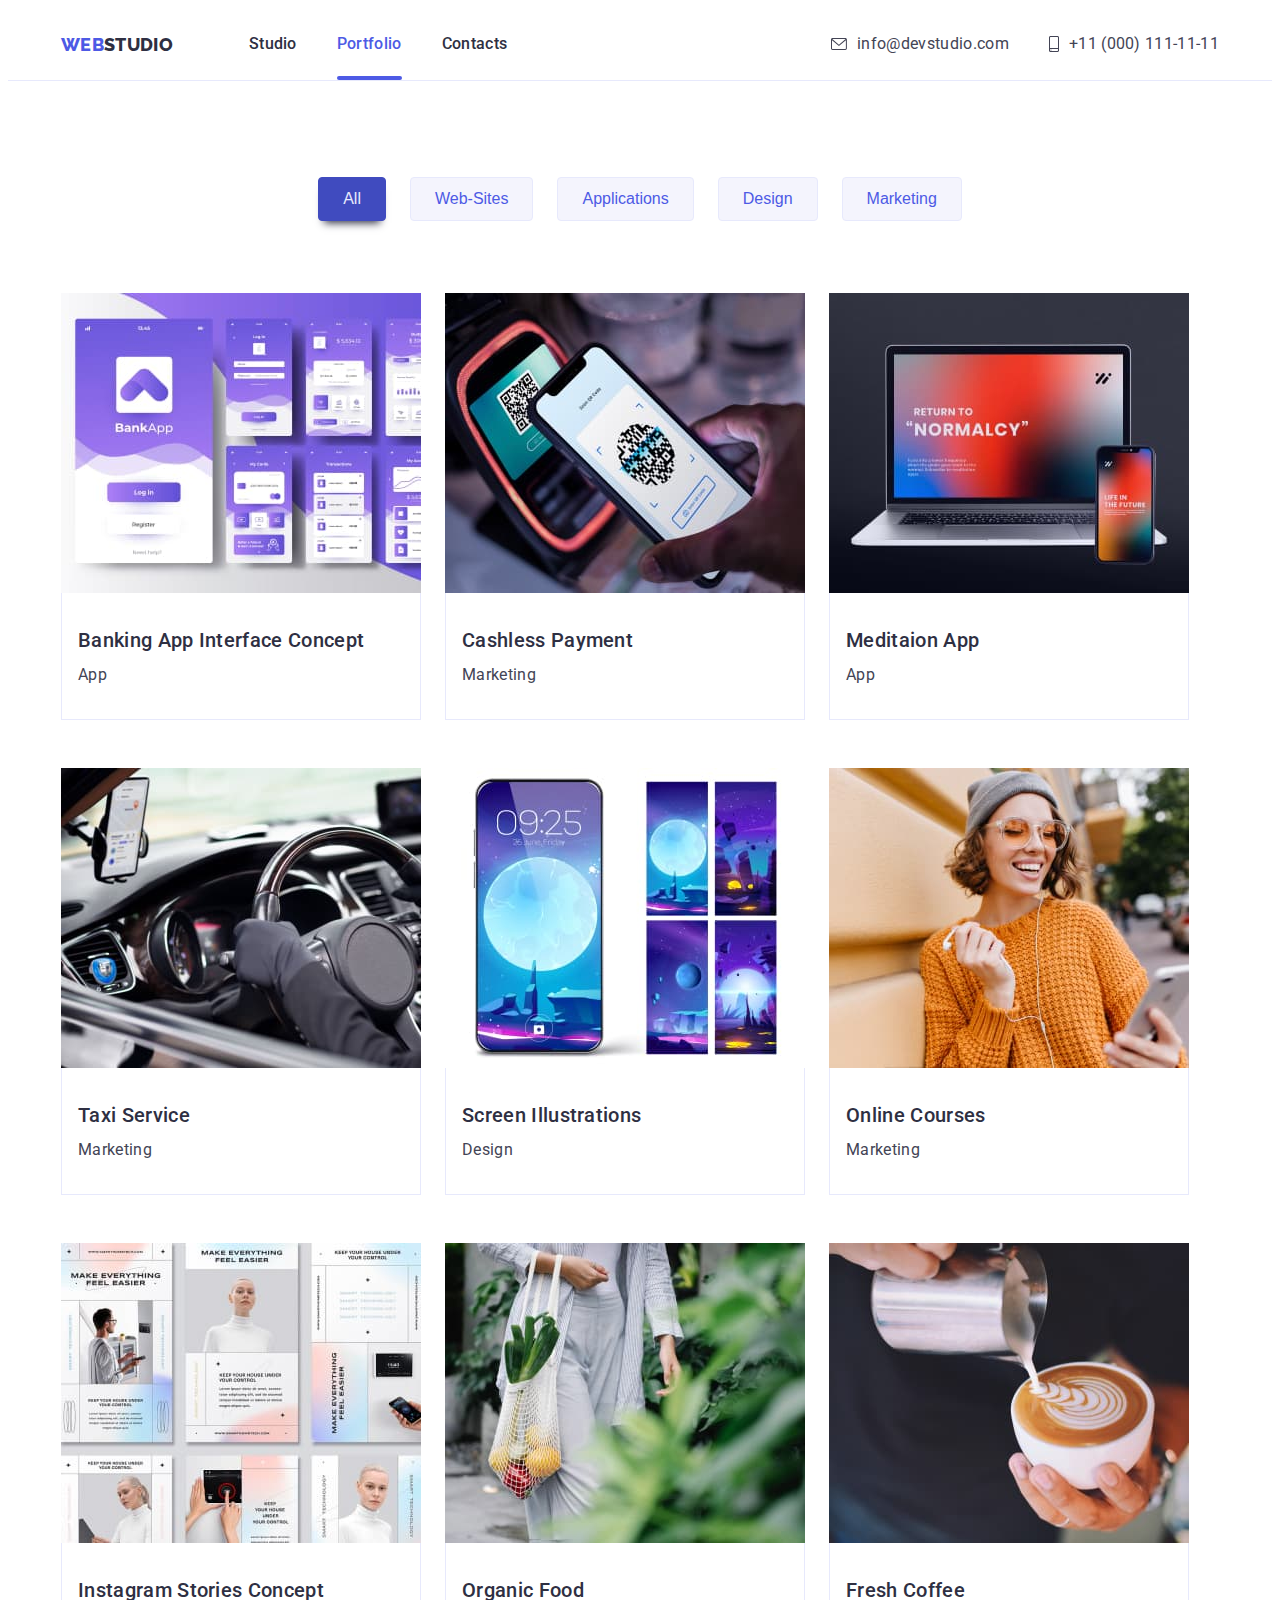
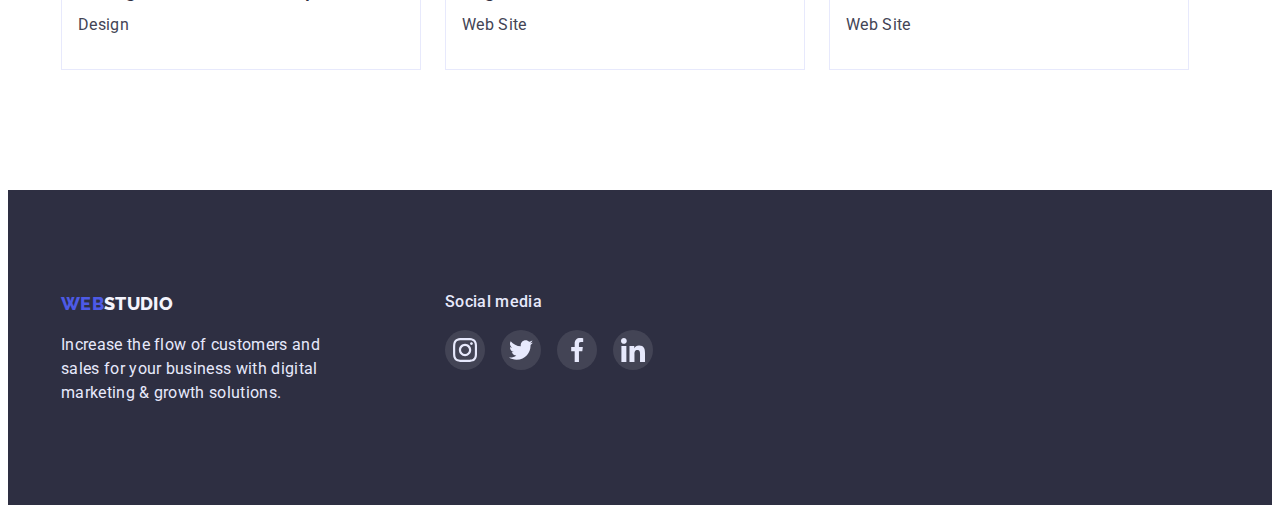
==== portfolio.html @ 21f205f7 "cloned" ====
<!DOCTYPE html>
<html lang="en">
	<head>
		<meta charset="UTF-8" />
		<meta name="viewport" content="width=device-width, initial-scale=1.0" />
		<title>Portfolio</title>
		<link
			rel="stylesheet"
			href="https://cdnjs.cloudflare.com/ajax/libs/modern-normalize/1.0.0/modern-normalize.css"
			integrity="sha512-Zx6MlUMKSVJoQ+83OwhdILe8cSEsCzfqThJd7J/VA2UrK6Ctj85p+xzqfyuNXE5B1k25uUdmJ2OzItbBy9GHAQ=="
			crossorigin="anonymous"
		/>
		<link rel="preconnect" href="https://fonts.gstatic.com" />
		<link
			href="https://fonts.googleapis.com/css2?family=Raleway:wght@800&family=Roboto:wght@400;500;700;900&display=swap"
			rel="stylesheet"
		/>
		<link rel="stylesheet" href="./css/styles.css" />
	</head>

	<body>
		<!--Navbar-->
		<header>
			<!--Navbar-->
			<div class="container">
				<nav class="nav-bar">
					<a class="nav-logo-title" href="./index.html"> <span>WEB</span>STUDIO</a>

					<ul class="navigation-links list">
						<li class="site-nav"><a class="nav-link" href="./index.html">Studio</a></li>
						<li class="site-nav"><a class="current" href="./portfolio.html">Portfolio</a></li>
						<li class="site-nav"><a class="nav-link" href="">Contacts</a></li>
					</ul>
				</nav>

				<!--Contacts container-->
				<address>
					<ul class="navigation-contacts list">
						<li class="nav-email">
							<a class="contacts" href="mailto:info@devstudio.com">
								<svg class="icon-envelope">
									<use href="./images/symbol-defs.svg#icon-envelope"></use></svg
								>info@devstudio.com
							</a>
						</li>
						<li class="nav-tel">
							<a class="contacts" href="tel:+110001111111">
								<svg class="icon-smartphone">
									<use href="./images/symbol-defs.svg#icon-smartphone"></use></svg
								>+11 (000) 111-11-11
							</a>
						</li>
					</ul>
				</address>
			</div>
		</header>

		<!--Main portfolio container-->
		<main>
			<!---Buttons section--->
			<section class="portfolio-section">
				<div class="container">
					<h1 class="portfolio-title">Portfolio Projects</h1>
					<ul class="buttons-section">
						<li>
							<button type="button" class="current-button">All</button>
						</li>
						<li>
							<button type="button" class="buttons">Web-Sites</button>
						</li>
						<li>
							<button type="button" class="buttons">Applications</button>
						</li>
						<li>
							<button type="button" class="buttons">Design</button>
						</li>
						<li>
							<button type="button" class="buttons">Marketing</button>
						</li>
					</ul>

					<!--Our projects section-->

					<ul class="projects">
						<li class="project-item">
							<a class="project-content" href="#">
								<div class="drop-down-container">
									<img src="./images/portfolio-images/banking-app.jpg" alt="banking app concept image" width="360" />
									<div class="project-overlay">
										<p class="tech-description">
											Lorem ipsum dolor sit, amet consectetur adipisicing elit. Voluptate, deserunt inventore!
										</p>
									</div>
								</div>
								<div class="description">
									<h2 class="project-title">Banking App Interface Concept</h2>
									<p class="project-technology">App</p>
								</div>
							</a>
						</li>
						<li class="project-item">
							<a class="project-content" href="#">
								<div class="drop-down-container">
									<img src="./images/portfolio-images/cashless.jpg" alt="cashless payment app image" width="360" />
									<div class="project-overlay">
										<p class="tech-description">
											14 Stylish and User-Friendly App Design Concepts · Task Manager App · Calorie Tracker App · Exotic
											Fruit Ecommerce App · Cloud Storage App
										</p>
									</div>
								</div>
								<div class="description">
									<h2 class="project-title">Cashless Payment</h2>
									<p class="project-technology">Marketing</p>
								</div>
							</a>
						</li>
						<li class="project-item">
							<a class="project-content" href="#">
								<div class="drop-down-container">
									<img src="./images/portfolio-images/meditation.jpg" alt="meditation app image" width="360" />
									<div class="project-overlay">
										<p class="tech-description">
											Lorem ipsum dolor sit, amet consectetur adipisicing elit. Voluptate, deserunt inventore!
										</p>
									</div>
								</div>
								<div class="description">
									<h2 class="project-title">Meditaion App</h2>
									<p class="project-technology">App</p>
								</div>
							</a>
						</li>
						<li class="project-item">
							<a class="project-content" href="#">
								<div class="drop-down-container">
									<img src="./images/portfolio-images/taxi.jpg" alt="taxi service app image" width="360" />
									<div class="project-overlay">
										<p class="tech-description">
											Lorem ipsum dolor sit, amet consectetur adipisicing elit. Voluptate, deserunt inventore!
										</p>
									</div>
								</div>
								<div class="description">
									<h2 class="project-title">Taxi Service</h2>
									<p class="project-technology">Marketing</p>
								</div>
							</a>
						</li>
						<li class="project-item">
							<a class="project-content" href="#">
								<div class="drop-down-container">
									<img src="./images/portfolio-images/screen.jpg" alt="mobile background theme image" width="360" />
									<div class="project-overlay">
										<p class="tech-description">
											Lorem ipsum dolor sit, amet consectetur adipisicing elit. Voluptate, deserunt inventore!
										</p>
									</div>
								</div>
								<div class="description">
									<h2 class="project-title">Screen Illustrations</h2>
									<p class="project-technology">Design</p>
								</div>
							</a>
						</li>
						<li class="project-item">
							<a class="project-content" href="#">
								<div class="drop-down-container">
									<img src="./images/portfolio-images/courses.jpg" alt="online courses image" width="360" />
									<div class="project-overlay">
										<p class="tech-description">
											Lorem ipsum dolor sit, amet consectetur adipisicing elit. Voluptate, deserunt inventore!
										</p>
									</div>
								</div>
								<div class="description">
									<h2 class="project-title">Online Courses</h2>
									<p class="project-technology">Marketing</p>
								</div>
							</a>
						</li>
						<li class="project-item">
							<a class="project-content" href="#">
								<div class="drop-down-container">
									<img
										src="./images/portfolio-images/instagram.jpg"
										alt="instagram stories concept image"
										width="360"
									/>
									<div class="project-overlay">
										<p class="tech-description">
											Lorem ipsum dolor sit, amet consectetur adipisicing elit. Voluptate, deserunt inventore!
										</p>
									</div>
								</div>
								<div class="description">
									<h2 class="project-title">Instagram Stories Concept</h2>
									<p class="project-technology">Design</p>
								</div>
							</a>
						</li>
						<li class="project-item">
							<a class="project-content" href="#">
								<div class="drop-down-container">
									<img src="./images/portfolio-images/organic.jpg" alt="organic food basket image" width="360" />
									<div class="project-overlay">
										<p class="tech-description">
											Lorem ipsum dolor sit, amet consectetur adipisicing elit. Voluptate, deserunt inventore!
										</p>
									</div>
								</div>
								<div class="description">
									<h2 class="project-title">Organic Food</h2>
									<p class="project-technology">Web Site</p>
								</div>
							</a>
						</li>
						<li class="project-item">
							<a class="project-content" href="#">
								<div class="drop-down-container">
									<img src="./images/portfolio-images/coffie.jpg" alt="fresh coffie image" width="360" />
									<div class="project-overlay">
										<p class="tech-description">
											Lorem ipsum dolor sit, amet consectetur adipisicing elit. Voluptate, deserunt inventore!
										</p>
									</div>
								</div>
								<div class="description">
									<h2 class="project-title">Fresh Coffee</h2>
									<p class="project-technology">Web Site</p>
								</div>
							</a>
						</li>
					</ul>
				</div>
			</section>
		</main>

		<!--Footer container-->
		<footer class="footer-section">
			<div class="footer-container container">
				<div class="footer-logo-container">
					<a class="footer-logo-title" href="./index.html"><span>WEB</span><span class="studio-footer">STUDIO</span></a>
					<p class="footer-text">
						Increase the flow of customers and sales for your business with digital marketing & growth solutions.
					</p>
				</div>
				<div class="second-column">
					<p class="social-media">Social media</p>
					<ul class="footer-social-links list">
						<li class="footer-social-item">
							<a class="footer-icon-link" href="#">
								<svg class="footer-social-icon">
									<use href="./images/symbol-defs.svg#icon-instagram"></use>
								</svg>
							</a>
						</li>
						<li class="footer-social-item">
							<a class="footer-icon-link" href="#">
								<svg class="footer-social-icon">
									<use href="./images/symbol-defs.svg#icon-twitter"></use>
								</svg>
							</a>
						</li>
						<li class="footer-social-item">
							<a class="footer-icon-link" href="#">
								<svg class="footer-social-icon">
									<use href="./images/symbol-defs.svg#icon-facebook"></use>
								</svg>
							</a>
						</li>
						<li class="footer-social-item">
							<a class="footer-icon-link" href="#">
								<svg class="footer-social-icon">
									<use href="./images/symbol-defs.svg#icon-linkedin"></use>
								</svg>
							</a>
						</li>
					</ul>
				</div>
			</div>
		</footer>

		<script src="./js/buttons.js" type="module"></script>
	</body>
</html>
---- css/styles.css ----
:root {
	--main-background-color: #ffffff;
	--sec-background-color: #f4f4fd;
	--dark-background-color: #2e2f42;

	--accent-color: #4d5ae5;
	--accent-color-2: #404bbf;

	--text-color: #2e2f42;
	--sec-text-color: #434455;
	--light-text-color: #e7e9fc;
}

body {
	font-size: 16px;
	letter-spacing: 0.02em;
	line-height: 1.5;
	font-family: Roboto, sans-serif;
}

address {
	font-style: normal;
}

button {
	cursor: pointer;
}

/*header-container*/
header {
	background-color: var(--main-background-color);
	border-bottom: 1px solid var(--light-text-color);
}

ul,
a,
.current {
	list-style: none;
	text-decoration: none;
}

ul {
	display: flex;
	padding: 0;
	margin: 0;
}

img {
	display: block;
	max-width: 100%;
	height: auto;
}

h1 {
	margin: 0;
	padding: 0;
}

.container {
	width: 1158px;
	padding-left: 15px;
	padding-right: 15px;
	margin-left: auto;
	margin-right: auto;
}

.current {
	color: var(--accent-color);
}

/*navigation-container*/

header > div {
	display: flex;
	align-items: center;
	justify-content: space-between;
}

.nav-bar {
	display: flex;
	align-items: center;
}

.navigation-links li:not(:last-child) {
	margin-right: 40px;
}

.nav-tel {
	margin-left: 40px;
}

.icon-envelope {
	width: 16px;
	height: 12px;
	margin-right: 10px;
}
.icon-smartphone {
	width: 10px;
	height: 16px;
	margin-right: 10px;
}

.nav-logo-title,
.footer-logo-title {
	font-family: Raleway, sans-serif;
	text-decoration: none;
	font-weight: 800;
	font-size: 18px;
}

.nav-logo-title > span {
	color: var(--accent-color);
}

.nav-logo-title {
	color: var(--text-color);
	margin-right: 76px;
}

.footer-logo-title {
	color: var(--accent-color);
}

.navigation-links,
.nav-link {
	font-weight: 500;
	font-size: 16px;
	text-decoration: none;
	color: var(--text-color);
	transition: color 250ms;
}

.contacts {
	display: flex;
	align-items: center;

	color: var(--sec-text-color);
	fill: currentColor;

	transition-property: color;
	transition-duration: 250ms;
	transition-timing-function: cubic-bezier(0.4, 0, 0.2, 1);
}

.site-nav {
	position: relative;
	padding: 24px 0;
}

.contacts:hover,
.contacts:focus,
.nav-link:hover,
.nav-link:focus {
	color: var(--accent-color-2);
	transition: color 0.25s;
	cursor: pointer;
}

.current::before {
	content: "";
	position: absolute;
	display: inline-block;
	bottom: 0;
	left: 0;

	width: 100%;
	height: 4px;
	border-radius: 2px;
	background-color: var(--accent-color);
}

.nav-link::before {
	content: "";
	position: absolute;
	display: inline-block;
	bottom: 0;
	left: 0;

	width: 100%;
	height: 4px;
	border-radius: 2px;
	background-color: var(--accent-color);

	transition-property: fill, background-color;
	transition: 250ms;
	transition-timing-function: cubic-bezier(0.4, 0, 0.2, 1);
	transform: scale(0);
}

.nav-link:hover::before,
.nav-link:focus::before {
	transform: scale(1);
}

/* hero container */
.hero-section > div {
	padding: 0 300px;
}

.hero-section {
	height: 600px;
	max-width: 1440px;
	padding-top: 200px;
	padding-bottom: 200px;
	text-align: center;
	margin: 0 auto;

	background-image: url(../images/index-html-images/hero-background.jpg);
	background-repeat: no-repeat;
	background-size: cover;
	background-position: center;
	background-image: linear-gradient(to right, rgba(47, 48, 58, 0.7), rgba(47, 48, 58, 0.7)),
		url(../images/index-html-images/hero-background.jpg);

	background-color: var(--dark-background-color);
}

.hero-title {
	margin-bottom: 48px;
	font-weight: 700;
	font-size: 56px;
	line-height: 1.07;
	text-align: center;

	color: var(--light-text-color);
}

.button-primary {
	display: inline-block;
	min-width: 169px;
	padding: 16px 32px;
	font-weight: 700;
	font-size: 16px;
	text-decoration: none;

	color: var(--light-text-color);
	background: var(--accent-color);
	box-shadow: 0px 4px 4px rgba(0, 0, 0, 0.15);
	border-radius: 4px;
	border: none;

	transition-property: background;
	transition-duration: 250ms;
	transition-timing-function: cubic-bezier(0.4, 0, 0.2, 1);
}

.button-primary:hover,
.button-primary:focus {
	background: var(--accent-color-2);
}

/* features section */

.features-section,
.our-team-section,
.customers-section {
	padding-top: 120px;
	padding-bottom: 120px;
}

/* vissualy-hidden */
.features-section-title,
.portfolio-title {
	position: absolute;
	width: 1px;
	height: 1px;
	margin: -1px;
	border: 0;
	padding: 0;

	white-space: nowrap;
	clip-path: inset(100%);
	clip: rect(0 0 0 0);
	overflow: hidden;
}

.features-list li:not(:last-child) {
	margin-right: 24px;
}

.features {
	margin-top: 0;
	margin-bottom: 8px;
	font-weight: 500;
	font-size: 20px;
}

.features-description {
	margin-top: 0;
	margin-bottom: 0;
	color: var(--sec-text-color);
}

.features-icon {
	width: 64px;
	height: 64px;
}

.features-icon-link {
	display: flex;
	align-items: center;
	justify-content: center;
	margin: 0 0 8px 0;
	width: 264px;
	height: 112px;

	background: var(--sec-background-color);
	border-radius: 4px;
}

/* What we do section */
.what-we-do-section {
	padding-bottom: 120px;
}

.section-title {
	margin-top: 0;
	margin-bottom: 72px;
	font-size: 36px;
	line-height: 1.11;
	text-align: center;
	color: var(--dark-background-color);
}

.images {
	display: flex;
	justify-content: space-between;
}

/* our team section */

.our-team-section {
	background-color: var(--sec-background-color);
}

.team {
	display: flex;
	justify-content: space-between;
}

.team-person {
	text-align: center;

	background: var(--main-background-color);
	box-shadow: 0px 1px 6px rgb(46 47 66 / 8%), 0px 1px 1px rgb(46 47 66 / 16%), 0px 2px 1px rgb(46 47 66 / 8%);

	border-radius: 0px 0px 4px 4px;
}

.person-desc {
	padding-top: 32px;
	padding-bottom: 32px;
}

.names {
	margin-top: 0;
	margin-bottom: 8px;
	font-weight: 500;
	font-size: 20px;
	line-height: 1.2;

	color: var(--text-color);
}

.profession {
	margin-top: 0;
	margin-bottom: 8px;
	font-size: 16px;

	color: var(--sec-text-color);
}

.social-links {
	display: flex;
	justify-content: space-around;
}

.social-links > li {
	border-radius: 50%;
	background-color: var(--accent-color);
}

.icon-link {
	display: flex;
	justify-content: center;
	align-items: center;
	width: 44px;
	height: 44px;

	color: var(--main-background-color);
	fill: currentColor;

	border-radius: 50%;

	transition-property: color, background-color, filter;
	transition-duration: 250ms;
	transition-timing-function: cubic-bezier(0.4, 0, 0.2, 1);
}

.social-icon {
	width: 20px;
	height: 20px;
}

.icon-link:hover,
.icon-link:focus {
	color: var(--light-text-color);
	background-color: var(--accent-color-2);
	filter: drop-shadow(0px 4px 4px rgba(0, 0, 0, 0.25));
}

/* Customers */

.logo-list {
	display: flex;
	gap: 24px;
}

.logo-link {
	display: flex;
	justify-content: center;
	align-items: center;
	width: 168px;
	height: 88px;

	color: #afb1b8;
	fill: currentColor;

	border: 1px solid currentColor;
	box-sizing: border-box;
	border-radius: 4px;

	transition-property: color, filter;
	transition-duration: 250ms;
	transition-timing-function: cubic-bezier(0.4, 0, 0.2, 1);
}

.logo-icon {
	width: 104px;
	height: 56px;
}

.logo-link:hover,
.logo-link:focus {
	color: var(--accent-color);
	filter: drop-shadow(0px 4px 4px rgba(0, 0, 0, 0.25));
}

/* portfolio */

.buttons-section {
	margin-bottom: 72px;
	justify-content: center;
}

.buttons-section li:not(:last-child) {
	margin-right: 24px;
}

.buttons,
.current-button {
	background: var(--sec-background-color);
	border-radius: 4px;
	border: 1px solid #e7e9fc;
	padding: 12px 24px;

	font-weight: 500;
	font-size: 16px;
	text-align: center;

	color: var(--accent-color);

	transition-property: color, border-color, background-color, box-shadow;
	transition-duration: 250ms;
	transition-timing-function: cubic-bezier(0.4, 0, 0.2, 1);
}

.buttons:focus,
.buttons:hover,
.current-button {
	border-color: var(--accent-color-2);
	color: var(--light-text-color);
	background-color: var(--accent-color-2);
	box-shadow: 0 0.5em 0.5em -0.4em var(--text-color);
}

.portfolio-section {
	padding-top: 96px;
	padding-bottom: 120px;
}

.projects {
	flex-wrap: wrap;
	gap: 48px 24px;
}

.project-content {
	display: block;

	text-decoration: none;

	transition-property: box-shadow;
	transition-duration: 250ms;
	transition-timing-function: cubic-bezier(0.4, 0, 0.2, 1);
}

.project-content:hover,
.project-content:focus {
	box-shadow: 0px 1px 6px rgba(46, 47, 66, 0.08), 0px 1px 1px rgba(46, 47, 66, 0.16), 0px 2px 1px rgba(46, 47, 66, 0.08);
}

.description {
	padding: 32px 16px;
	border: 1px solid var(--light-text-color);
	border-top: 0;
}

.project-title {
	font-weight: 500;
	font-size: 20px;

	margin: 0 0 8px 0;

	color: var(--text-color);
}

.project-technology {
	margin: 0;
	font-size: 16px;

	color: var(--sec-text-color);
}

/* Project-overlay */
.drop-down-container {
	position: relative;

	overflow: hidden;
	outline: transparent;
}

.project-overlay {
	position: absolute;
	top: 0;
	left: 0;
	width: 100%;
	height: 100%;

	background-color: var(--accent-color);

	transform: translateY(100%);
	transition-duration: 250ms;

	transition-timing-function: cubic-bezier(0.4, 0, 0.2, 1);
}

.tech-description {
	margin: 0;
	padding: 40px 32px;

	color: var(--light-text-color);
}

.project-content:hover .project-overlay,
.project-content:focus .project-overlay {
	transform: translateY(0);
}

/* footer */
.footer-section {
	padding-top: 100px;
	padding-bottom: 100px;
	background-color: var(--dark-background-color);
}

.footer-container {
	display: flex;
}

.footer-logo-container {
	margin-right: 120px;
}

.studio-footer {
	color: var(--sec-background-color);
}

.footer-logo-title {
	display: block;
	margin-bottom: 16px;
}

.footer-text {
	width: 264px;
	margin: 0;
	color: var(--light-text-color);
}

.social-media {
	margin-top: 0;
	margin-bottom: 16px;
	font-weight: 500;
	font-size: 16px;
	color: var(--light-text-color);
}

.footer-icon-link {
	display: flex;
	justify-content: center;
	align-items: center;
	width: 40px;
	height: 40px;

	color: var(--light-text-color);
	fill: currentColor;
	background: rgba(255, 255, 255, 0.1);

	border-radius: 50%;

	transition-property: background-color;
	transition-duration: 250ms;
	transition-timing-function: cubic-bezier(0.4, 0, 0.2, 1);
}

.footer-social-links {
	gap: 16px;
}

.footer-social-icon {
	width: 24px;
	height: 24px;
}

.footer-icon-link:hover,
.footer-icon-link:focus {
	background-color: var(--accent-color);
}

/* Backdrop */
.no-scroll {
	overflow: hidden;
}

.backdrop {
	position: fixed;
	top: 0;
	left: 0;
	width: 100%;
	height: 100%;

	background-color: rgba(0, 0, 0, 0.5);

	opacity: 1;
	transition: opacity 250ms cubic-bezier(0.4, 0, 0.2, 1);
}

.backdrop.is-hidden {
	opacity: 0;
	pointer-events: none;
}

.backdrop.is-hidden .modal {
	transform: translate(-50%, -50%) scale(0.9);
}

.modal {
	position: absolute;
	top: 50%;
	left: 50%;

	width: 408px;
	height: 576px;

	background-color: var(--main-background-color);
	box-shadow: 0px 1px 3px rgba(0, 0, 0, 0.12), 0px 1px 1px rgba(0, 0, 0, 0.14), 0px 2px 1px rgba(0, 0, 0, 0.2);
	border-radius: 4px;

	transform: translate(-50%, -50%) scale(1);
	transition: transform 250ms cubic-bezier(0.4, 0, 0.2, 1);
}

.modal-button {
	position: absolute;
	right: 0;
	margin-top: 8px;
	margin-right: 8px;
	padding: 2px;

	font-size: 14px;

	width: 24px;
	height: 24px;

	background-color: var(--light-text-color);
	border: 1px solid rgba(0, 0, 0, 0.1);
	border-radius: 50%;

	box-sizing: border-box;

	transition-property: color, background-color, border-color;
	transition-duration: 250ms;
	transition-timing-function: cubic-bezier(0.4, 0, 0.2, 1);
}

.modal-button:hover,
.modal-button:focus {
	color: var(--main-background-color);
	background-color: var(--accent-color-2);
	border-color: var(--accent-color-2);
}
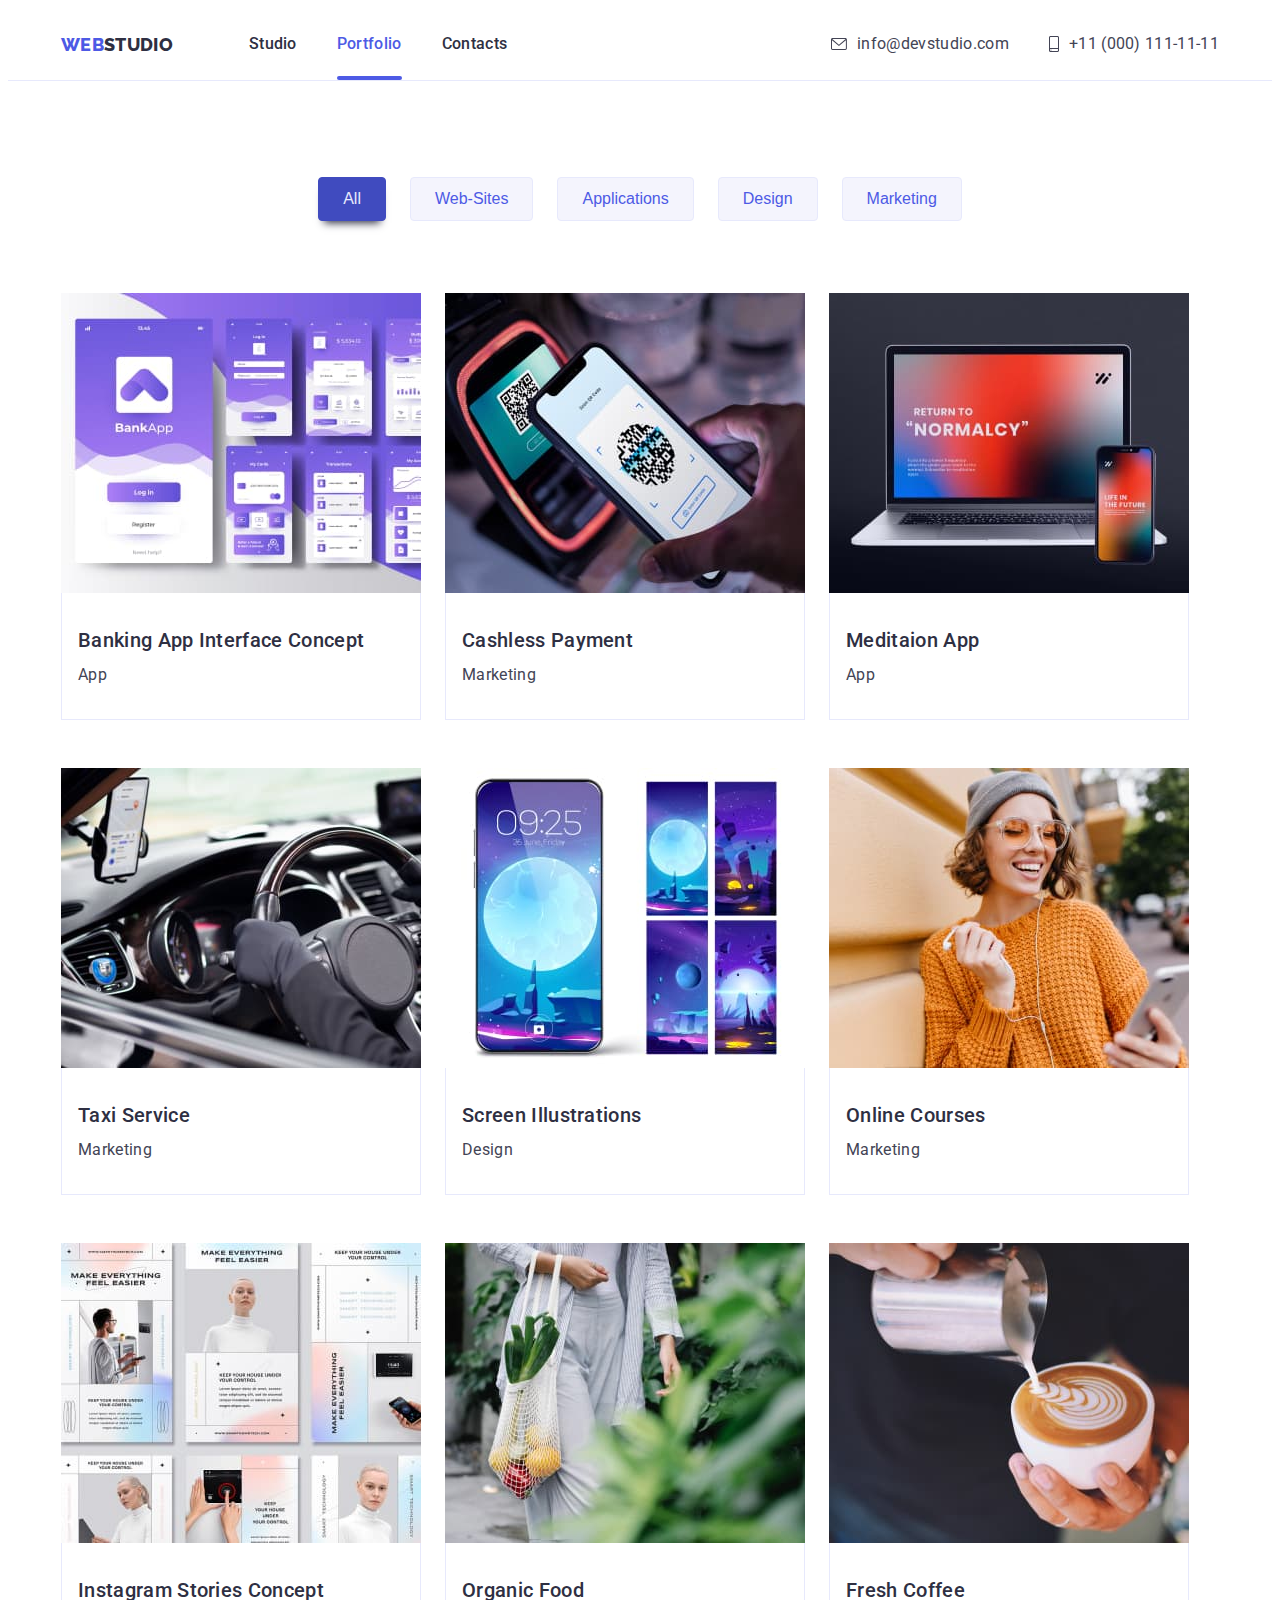
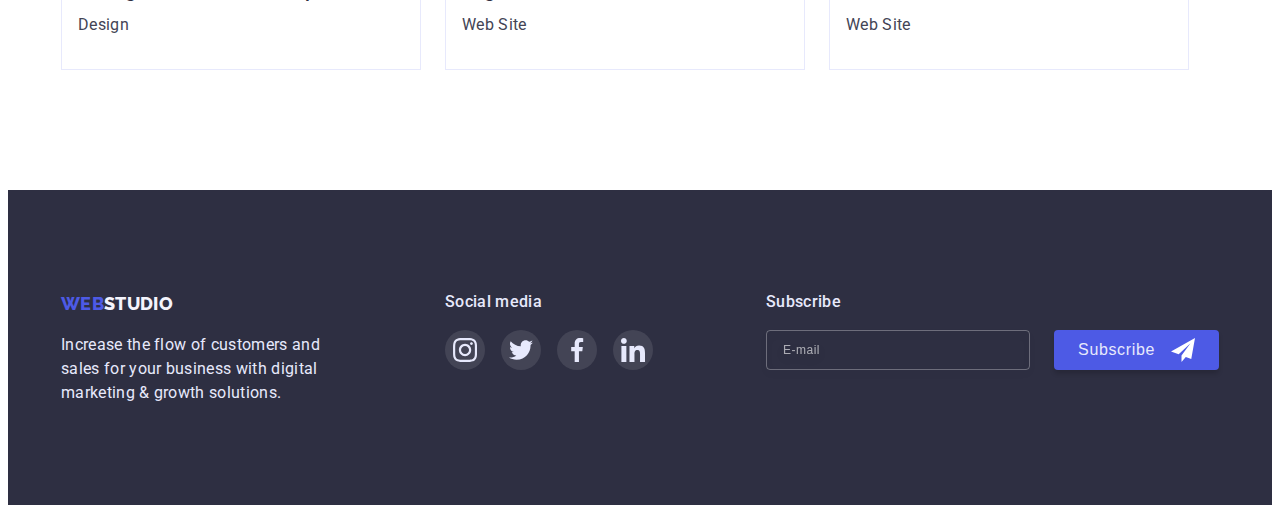
==== commit bfbdde98: "footer input added" ====
--- a/portfolio.html
+++ b/portfolio.html
@@ -278,6 +278,20 @@
 						</li>
 					</ul>
 				</div>
+				<div class="subscribe-container">
+					<p class="subscribe">Subscribe</p>
+					<div class="subscribe-input">
+						<label for="footer-mail">
+							<input class="footer-input" type="email" name="mail" id="footer-mail" placeholder="E-mail" />
+						</label>
+						<button type="submit" class="subscribe-btn"
+							>Subscribe
+							<svg class="icon-send" width="24" height="24">
+								<use href="./images/symbol-defs.svg#icon-send"></use>
+							</svg>
+						</button>
+					</div>
+				</div>
 			</div>
 		</footer>
 
--- a/css/styles.css
+++ b/css/styles.css
@@ -596,7 +596,8 @@
 	color: var(--light-text-color);
 }
 
-.social-media {
+.social-media,
+.subscribe {
 	margin-top: 0;
 	margin-bottom: 16px;
 	font-weight: 500;
@@ -634,6 +635,69 @@
 .footer-icon-link:hover,
 .footer-icon-link:focus {
 	background-color: var(--accent-color);
+}
+
+.subscribe-container {
+	margin-left: auto;
+}
+
+.subscribe-input {
+	display: flex;
+}
+
+.subscribe-btn {
+	padding: 8px 24px;
+	margin-left: 24px;
+	font-size: 16px;
+	line-height: 1.5;
+	font-weight: 500;
+	letter-spacing: 0.04em;
+
+	display: flex;
+	align-items: center;
+	justify-content: center;
+	border-style: none;
+
+	color: var(--light-text-color);
+	background-color: var(--accent-color);
+	box-shadow: 0px 4px 4px rgba(0, 0, 0, 0.15);
+	border-radius: 4px;
+	cursor: pointer;
+}
+
+.icon-send {
+	margin-left: 16px;
+}
+
+.footer-input {
+	width: 264px;
+	height: 40px;
+	padding-left: 16px;
+	outline: transparent;
+
+	color: var(--light-text-color);
+	font-weight: 400;
+	font-size: 12px;
+	letter-spacing: 0.04em;
+
+	background-color: transparent;
+	border: 1px solid rgba(255, 255, 255, 0.3);
+	box-sizing: border-box;
+	filter: drop-shadow(0px 4px 4px rgba(0, 0, 0, 0.15));
+	border-radius: 4px;
+}
+
+.footer-input:focus {
+	border-color: var(--accent-color);
+}
+
+.footer-input::placeholder {
+	font-size: 12px;
+
+	display: flex;
+	align-items: center;
+
+	color: rgba(255, 255, 255, 0.6);
 }
 
 /* Backdrop */
